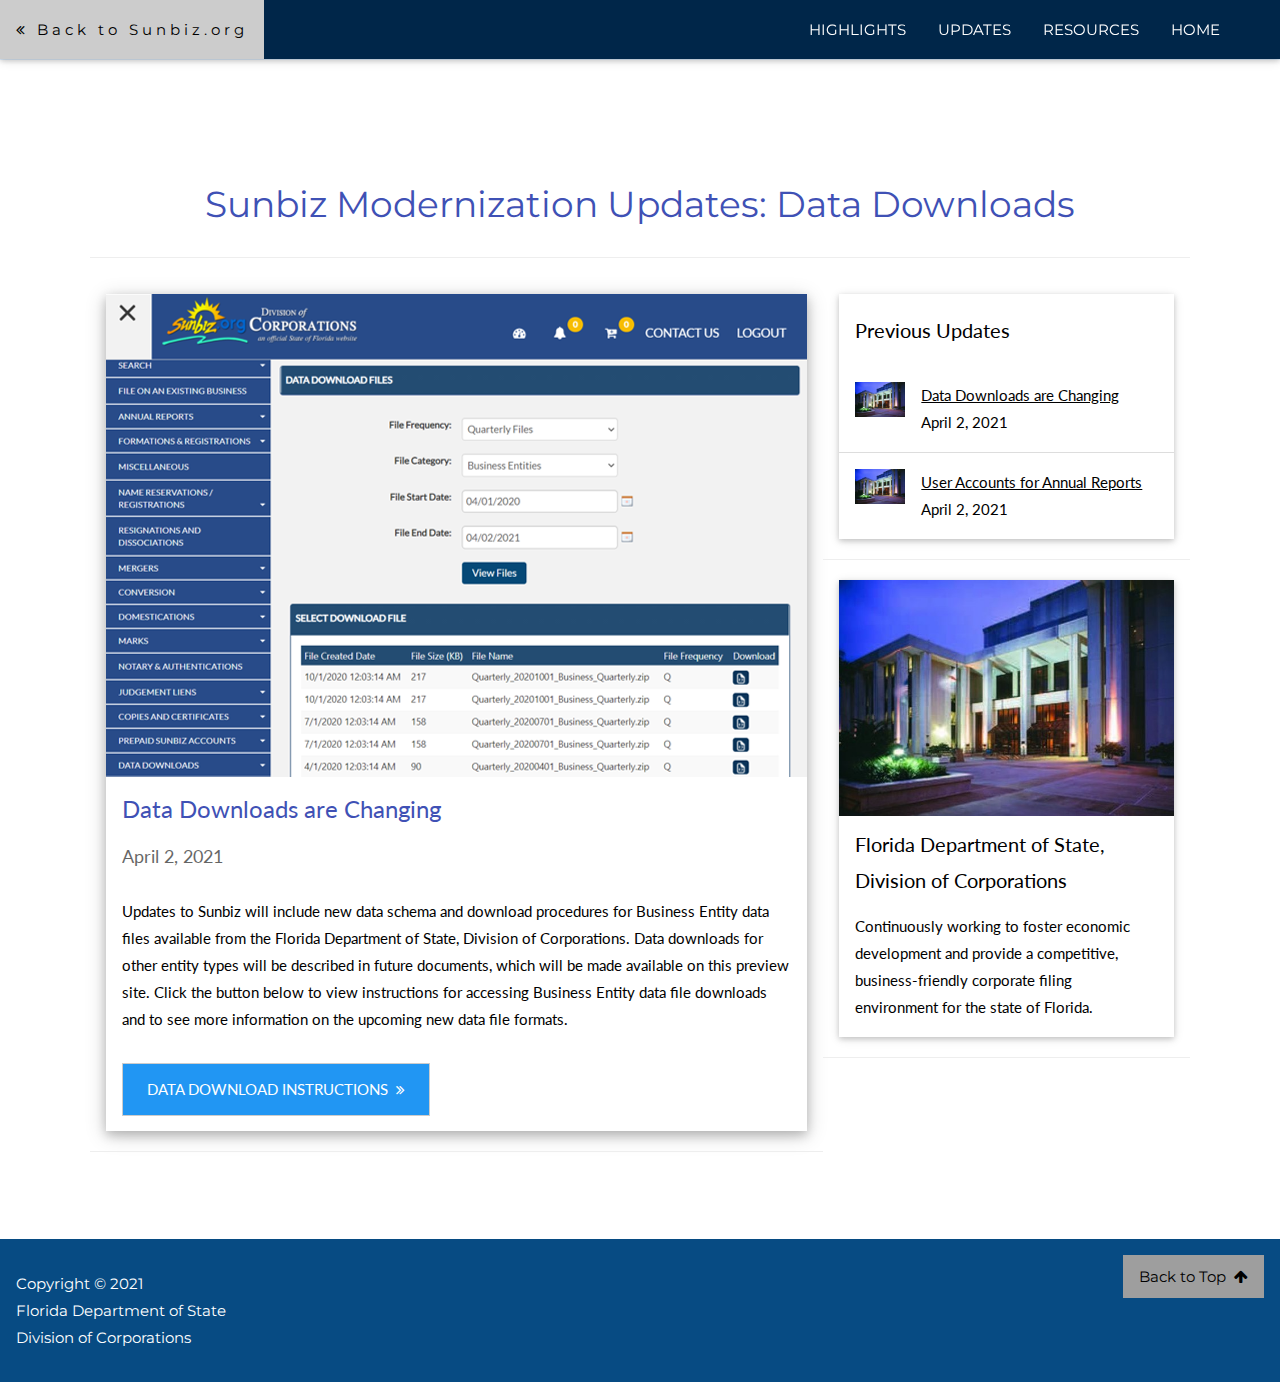
==== post-001.html @ 9f14ae51 "Update post-001.html" ====
<!DOCTYPE html>
<!-- post-001 -->
<html xmlns="http://www.w3.org/1999/xhtml" dir="ltr" lang="en-US">
<head>
	<meta http-equiv="Content-Type" content="text/html; charset=UTF-8">
	<meta name="viewport" content="width=device-width, initial-scale=1.0">
    <meta http-equiv="X-UA-Compatible" content="IE=edge">
    <meta name="google-translate-customization" content="b13e11864ff26f97-9ce91fe801721469-g2e5db22dd13dac5a-11">
    <meta name="google-site-verification" content="LeO7xapTmIz1cyCSxvIDFQx54khwE6tr0r86UBBEqR4">
	<meta name="viewport" content="width=device-width, initial-scale=1">
	<title>SBX Dev Site</title>
	<meta name="referrer" content="always">
</head>

<!-- stylesheets -->
<link href="./sbx-files/w3.css" rel="stylesheet" type="text/css">
<link href="./sbx-files/w3-theme-blue.css" rel="stylesheet" type="text/css">
<link href="./sbx-files/translateelement.css" rel="stylesheet" type="text/css">
<link href="./sbx-files/tooltip.css" rel="stylesheet" type="text/css">
<link href="./sbx-files/util.css" rel="stylesheet" type="text/css">

<link rel="stylesheet" href="https://fonts.googleapis.com/css?family=Lato">
<link href="https://fonts.googleapis.com/css?family=Montserrat" rel="stylesheet" type="text/css">
<link rel="stylesheet" href="https://cdnjs.cloudflare.com/ajax/libs/font-awesome/4.7.0/css/font-awesome.min.css">

<style>
body,h1,h2,h3,h4,h5,h6 {
  font-family: "Lato", sans-serif
}

body, html {
  height: 100%;
  line-height: 1.8;
}

/* Full height image header */
.bgimg-1 {
    background-attachment: fixed;
    background-position: center;
    background-repeat: no-repeat;
    background-size: cover;
	background-image: url("./sbx-files/Museum-of-Florida-History-14.jpg");
	min-height: 100%;
}

.w3-bar .w3-button {
  padding: 16px;
}

.fa:hover {
  color: darkblue;
}

.navbar {
  background-color: #002649;
  font-family: Montserrat, sans-serif;
  color: #fff !important;
}

.header-sm {
  padding-top: 60px;
  background: #e2f1ff;
}

.heading {
  text-align: center;
  font-family: Montserrat, sans-serif !important;
  padding-top: 72px!important;
}

.footer p, .footer a {
  font-family: Montserrat, sans-serif !important;
}
</style>

<body>

<!-- Navbar (sit on top) -->
<div class="w3-top">
  <div class="w3-bar navbar w3-card" id="myNavbar">
    <a href="https://www.dos.myflorida.com/sunbiz/" target="_blank" rel="noopener noreferrer" class="w3-bar-item w3-button w3-wide"><i class="fa fa-angle-double-left"></i>&nbsp;Back to Sunbiz.org</a>
    <!-- Right-sided navbar links -->
    <div class="w3-right w3-hide-small">
      <a href="./index.html#highlights" class="w3-bar-item w3-button">HIGHLIGHTS</a>&nbsp;&nbsp;&nbsp;
      <a href="./index.html#updates" class="w3-bar-item w3-button">UPDATES</a>&nbsp;&nbsp;&nbsp;
      <a href="./resources#resources" class="w3-bar-item w3-button">RESOURCES</a>&nbsp;&nbsp;&nbsp;
      <a href="./index.html#home" class="w3-bar-item w3-button">HOME</a>
    </div>

<!-- Hide right-floated links on small screens and replace them with a menu icon -->
    <a href="javascript:void(0)" class="w3-bar-item w3-button w3-right w3-hide-large w3-hide-medium" onclick="w3_open()">
		<i class="fa fa-bars"></i>
    </a>
  </div>
</div>

<!-- Sidebar on small screens when clicking the menu icon -->
<nav class="w3-sidebar w3-bar-block w3-blue w3-card w3-animate-right w3-hide-medium w3-hide-large" style="display:none" id="mySidebar">
  <a href="javascript:void(0)" onclick="w3_close()" class="w3-bar-item w3-button w3-large w3-padding-16">× Close</a>
  <a href="./index.html#highlights" onclick="w3_close()" class="w3-bar-item w3-button">HIGHLIGHTS</a>
  <a href="./index.html#updates" onclick="w3_close()" class="w3-bar-item w3-button">UPDATES</a>
  <a href="./resources#resources" onclick="w3_close()" class="w3-bar-item w3-button">RESOURCES</a>
  <a href="./index.html#home" onclick="w3_close()" class="w3-bar-item w3-button"><i class="fa fa-home fa-2x w3-hover-opacity"></i></a>
</nav>

<!-- Google Translate bar -->
<header class="header-sm" id="updates">
  <div class="w3-row w3-center">
    <div id="google_translate_element"></div>
  </div>
</header>

<!-- w3-content defines a container for fixed size centered content, wrapped around the whole page content except for the header and footer -->
<div class="w3-content" style="max-width:1100px;margin-top:40px;margin-bottom:40px">

<!-- Blog Grid -->
<div class="w3-row" class="w3-light-grey">

<div class="heading">
	<span class="w3-xxlarge w3-border-dark-grey w3-padding w3-text-indigo">Sunbiz Modernization Updates: Data Downloads</span>
</div>
<hr>

<!-- Blog entry section -->
<div class="w3-col l8 s12">

  <!-- Blog entry -->
  <div class="w3-card-4 w3-margin w3-white">
    <img src="./sbx-files/sunbiz-data-downloads-002.png" alt="Data Downloads Page Screenshot" style="width:100%">
    <div class="w3-container">
      <h3><span class="w3-text-indigo">Data Downloads are Changing</span></h3>
      <h5><span class="w3-opacity">April 2, 2021</span></h5>
    </div>

    <div class="w3-container">
      <p>Updates to Sunbiz will include new data schema and download procedures for Business Entity data files available from the Florida Department of State, Division of Corporations. Data downloads for other entity types will be described in future documents, which will be made available on this preview site. Click the button below to view instructions for accessing Business Entity data file downloads and to see more information on the upcoming new data file formats.</p>
      <div class="w3-row">
        <div class="w3-col m8 s12">
          <p><a href="./sbx-files/Data_Download_Update_Business_Entities_example.pdf" target="_blank" rel="noopener noreferrer"><button class="w3-button w3-padding-large w3-blue w3-border">DATA DOWNLOAD INSTRUCTIONS&nbsp;&nbsp;<i class="fa fa-angle-double-right"></i></button></a></p>
        </div>
		<!--
        <div class="w3-col m4 w3-hide-small">
          <p><span class="w3-padding-large w3-right"><b>Comments  </b> <span class="w3-tag">0</span></span></p>
        </div>
		-->
      </div>
    </div>
  </div>
<hr>

</div>
<!-- END Blog Entry Section -->

<!-- Introduction menu -->
<div class="w3-col l4">
  
  <!-- Previous Posts List -->
  <div class="w3-card w3-margin" id="prevposts">
    <div class="w3-container w3-padding">
      <h4>Previous Updates</h4>
    </div>
    <ul class="w3-ul w3-hoverable w3-white">
      <li class="w3-padding-16">
        <img src="./sbx-files/florida-museum.png" alt="Image" class="w3-left w3-margin-right" style="width:50px">
        <span class="w3-medium"><a href="#updates">Data Downloads are Changing</a></span><br>
        <span>April 2, 2021</span>
      </li>
      <li class="w3-padding-16">
        <img src="./sbx-files/florida-museum.png" alt="Image" class="w3-left w3-margin-right" style="width:50px">
        <span class="w3-medium"><a href="./post-002.html#updates" target="_blank" rel="noopener noreferrer">User Accounts for Annual Reports</a></span><br>
        <span>April 2, 2021</span>
      </li> 
      <!--
	  <li class="w3-padding-16">
        <img src="./sbx-files/florida-museum.png" alt="Image" class="w3-left w3-margin-right" style="width:50px">
        <span class="w3-medium">Dorum</span><br>
        <span>Ultricies congue</span>
      </li>   
      <li class="w3-padding-16 w3-hide-medium w3-hide-small">
        <img src="./sbx-files/florida-museum.png" alt="Image" class="w3-left w3-margin-right" style="width:50px">
        <span class="w3-medium">Mingsum</span><br>
        <span>Lorem ipsum dipsum</span>
      </li> 
	  -->
    </ul>
  </div>
<hr> 
 
  <!-- About Card -->
  <div class="w3-card w3-margin w3-margin-top">
  <img src="./sbx-files/florida-museum.png" style="width:100%">
    <div class="w3-container w3-white">
      <h4>Florida Department of State, Division of Corporations</h4>
      <p>Continuously working to foster economic development and provide a competitive, business-friendly corporate filing environment for the state of Florida.</p>
    </div>
  </div>
<hr>
 
</div>
<!-- END Introduction Menu -->

</div>
<br>
<!-- END Blog Grid -->

</div>
<!-- END w3-content -->

<!-- Footer -->
<footer class="w3-container footer w3-theme-dark">
	<div class="w3-half w3-padding-16">
		<p>Copyright © 2021<br>Florida Department of State<br>Division of Corporations</p>
	</div>
	<div class="w3-half w3-right-align w3-padding-16">
		<a href="#updates" class="w3-button w3-grey">Back to Top&nbsp;&nbsp;<i class="fa fa-arrow-up w3-hover-opacity"></i></a>
	</div>
</footer>
<!-- End Footer -->

<!-- Scripts -->

<!-- Start Google Translate scripts -->
<script type="text/javascript">
function googleTranslateElementInit() {
  new google.translate.TranslateElement({pageLanguage: 'en', layout: google.translate.TranslateElement.InlineLayout.HORIZONTAL}, 'google_translate_element');
}
</script>

<script type="text/javascript" src="//translate.google.com/translate_a/element.js?cb=googleTranslateElementInit">
</script>
<!-- END Google Translate scripts -->

<script>
// Toggle between showing and hiding the sidebar when clicking the menu icon
var mySidebar = document.getElementById("mySidebar");

function w3_open() {
  if (mySidebar.style.display === 'block') {
    mySidebar.style.display = 'none';
  } else {
    mySidebar.style.display = 'block';
  }
}

// Close the sidebar with the close button
function w3_close() {
    mySidebar.style.display = "none";
}
</script>
<!-- End Scripts -->

</body>

</html>
---- sbx-files/w3-theme-blue.css ----
/* blue theme */

.w3-theme-l5 {
	color: #000 !important;
	background-color: #f2f9fe !important
}

.w3-theme-l4 {
	color: #000 !important;
	background-color: #d2eafd !important
}

.w3-theme-l3 {
	color: #000 !important;
	background-color: #a6d4fa !important
}

.w3-theme-l2 {
	color: #000 !important;
	background-color: #79bff8 !important
}

.w3-theme-l1 {
	color: #fff !important;
	background-color: #4daaf6 !important
}

.w3-theme-d1 {
	color: #fff !important;
	background-color: #0c87eb !important
}

.w3-theme-d2 {
	color: #fff !important;
	background-color: #0b78d1 !important
}

.w3-theme-d3 {
	color: #fff !important;
	background-color: #0a69b7 !important
}

.w3-theme-d4 {
	color: #fff !important;
	background-color: #085a9d !important
}

.w3-theme-d5 {
	color: #fff !important;
	background-color: #074b83 !important
}

.w3-theme-light {
	color: #000 !important;
	background-color: #f2f9fe !important
}

.w3-theme-dark {
	color: #fff !important;
	background-color: #074b83 !important
}

.w3-theme-action {
	color: #fff !important;
	background-color: #074b83 !important
}

.w3-theme {
	color: #fff !important;
	background-color: #2196f3 !important
}

.w3-text-theme {
	color: #2196f3 !important
}

.w3-border-theme {
	border-color: #2196f3 !important
}

.w3-hover-theme:hover {
	color: #fff !important;
	background-color: #2196f3 !important
}

.w3-hover-text-theme:hover {
	color: #2196f3 !important
}

.w3-hover-border-theme:hover {
	border-color: #2196f3 !important
}
---- sbx-files/translateelement.css ----
/* Copyright 2021 Google Inc. All Rights Reserved. */

.goog-te-banner-frame {
	left: 0px;
	top: 0px;
	height: 39px;
	width: 100%;
	z-index: 10000001;
	position: fixed;
	border: none;
	border-bottom: 1px solid #6b90da;
	margin: 0;
	-moz-box-shadow: 0 0 8px 1px #999999;
	-webkit-box-shadow: 0 0 8px 1px #999999;
	box-shadow: 0 0 8px 1px #999999;
	_position: absolute
}

.goog-te-menu-frame {
	z-index: 10000002;
	position: fixed;
	border: none;
	-moz-box-shadow: 0 3px 8px 2px #999999;
	-webkit-box-shadow: 0 3px 8px 2px #999999;
	box-shadow: 0 3px 8px 2px #999999;
	_position: absolute
}

.goog-te-ftab-frame {
	z-index: 10000000;
	border: none;
	margin: 0
}

.goog-te-gadget {
	font-family: arial;
	font-size: 11px;
	color: #666;
	white-space: nowrap
}

.goog-te-gadget img {
	vertical-align: middle;
	border: none
}

.goog-te-gadget-simple {
	background-color: #fff;
	border-left: 1px solid #d5d5d5;
	border-top: 1px solid #9b9b9b;
	border-bottom: 1px solid #e8e8e8;
	border-right: 1px solid #d5d5d5;
	font-size: 10pt;
	display: inline-block;
	padding-top: 1px;
	padding-bottom: 2px;
	cursor: pointer;
	zoom: 1;
	*display: inline
}

.goog-te-gadget-icon {
	margin-left: 2px;
	margin-right: 2px;
	width: 19px;
	height: 19px;
	border: none;
	vertical-align: middle
}

.goog-te-combo {
	margin-left: 4px;
	margin-right: 4px;
	vertical-align: baseline;
	*vertical-align: middle
}

.goog-te-gadget .goog-te-combo {
	margin: 4px 0
}

.goog-logo-link,
.goog-logo-link:link,
.goog-logo-link:visited,
.goog-logo-link:hover,
.goog-logo-link:active {
	font-size: 12px;
	font-weight: bold;
	color: #444;
	text-decoration: none
}

.goog-te-banner .goog-logo-link,
.goog-close-link {
	display: block;
	margin: 0px 10px
}

.goog-te-banner .goog-logo-link {
	padding-top: 2px;
	padding-left: 4px
}

.goog-te-combo,
.goog-te-banner *,
.goog-te-ftab *,
.goog-te-menu *,
.goog-te-menu2 *,
.goog-te-balloon * {
	font-family: arial;
	font-size: 10pt
}

.goog-te-banner {
	margin: 0;
	background-color: #e4effb;
	overflow: hidden
}

.goog-te-banner img {
	border: none
}

.goog-te-banner-content {
	color: #000
}

.goog-te-banner-content img {
	vertical-align: middle
}

.goog-te-banner-info {
	color: #666;
	vertical-align: top;
	margin-top: 0px;
	font-size: 7pt
}

.goog-te-banner-margin {
	width: 8px
}

.goog-te-button {
	border-color: #e7e7e7;
	border-style: none solid solid none;
	border-width: 0 1px 1px 0
}

.goog-te-button div {
	border-color: #cccccc #999999 #999999 #cccccc;
	border-right: 1px solid #999999;
	border-style: solid;
	border-width: 1px;
	height: 20px
}

.goog-te-button button {
	background: transparent;
	border: none;
	cursor: pointer;
	height: 20px;
	overflow: hidden;
	margin: 0;
	vertical-align: top;
	white-space: nowrap
}

.goog-te-button button:active {
	background: none repeat scroll 0 0 #cccccc
}

.goog-te-ftab {
	margin: 0px;
	background-color: #fff;
	white-space: nowrap
}

.goog-te-ftab-link {
	text-decoration: none;
	font-weight: bold;
	font-size: 10pt;
	border: 1px outset #888;
	padding: 6px 10px;
	white-space: nowrap;
	position: absolute;
	left: 0px;
	top: 0px
}

.goog-te-ftab-link img {
	margin-left: 2px;
	margin-right: 2px;
	width: 19px;
	height: 19px;
	border: none;
	vertical-align: middle
}

.goog-te-ftab-link span {
	text-decoration: underline;
	margin-left: 2px;
	margin-right: 2px;
	vertical-align: middle
}

.goog-float-top .goog-te-ftab-link {
	padding: 2px 2px;
	border-top-width: 0px
}

.goog-float-bottom .goog-te-ftab-link {
	padding: 2px 2px;
	border-bottom-width: 0px
}

.goog-te-menu-value {
	text-decoration: none;
	color: #0000cc;
	white-space: nowrap;
	margin-left: 4px;
	margin-right: 4px
}

.goog-te-menu-value span {
	text-decoration: underline
}

.goog-te-menu-value img {
	margin-left: 2px;
	margin-right: 2px
}

.goog-te-gadget-simple .goog-te-menu-value {
	color: #000
}

.goog-te-gadget-simple .goog-te-menu-value span {
	text-decoration: none
}

.goog-te-menu {
	background-color: #ffffff;
	text-decoration: none;
	border: 2px solid #c3d9ff;
	overflow-y: scroll;
	overflow-x: hidden;
	position: absolute;
	left: 0;
	top: 0
}

.goog-te-menu-item {
	padding: 3px;
	text-decoration: none
}

.goog-te-menu-item,
.goog-te-menu-item:link {
	color: #0000cc;
	background: #ffffff
}

.goog-te-menu-item:visited {
	color: #551a8b
}

.goog-te-menu-item:hover {
	background: #c3d9ff
}

.goog-te-menu-item:active {
	color: #0000cc
}

.goog-te-menu2 {
	background-color: #ffffff;
	text-decoration: none;
	border: 1px solid #6b90da;
	overflow: hidden;
	padding: 4px
}

.goog-te-menu2-colpad {
	width: 16px
}

.goog-te-menu2-separator {
	margin: 6px 0;
	height: 1px;
	background-color: #aaa;
	overflow: hidden
}

.goog-te-menu2-item div,
.goog-te-menu2-item-selected div {
	padding: 4px
}

.goog-te-menu2-item .indicator {
	display: none
}

.goog-te-menu2-item-selected .indicator {
	display: auto
}

.goog-te-menu2-item-selected .text {
	padding-left: 4px;
	padding-right: 4px
}

.goog-te-menu2-item,
.goog-te-menu2-item-selected {
	text-decoration: none
}

.goog-te-menu2-item div,
.goog-te-menu2-item:link div,
.goog-te-menu2-item:visited div,
.goog-te-menu2-item:active div {
	color: #0000cc;
	background: #ffffff
}

.goog-te-menu2-item:hover div {
	color: #ffffff;
	background: #3366cc
}

.goog-te-menu2-item-selected div,
.goog-te-menu2-item-selected:link div,
.goog-te-menu2-item-selected:visited div,
.goog-te-menu2-item-selected:hover div,
.goog-te-menu2-item-selected:active div {
	color: #000;
	font-weight: bold
}

.goog-te-balloon {
	background-color: #ffffff;
	overflow: hidden;
	padding: 8px;
	border: none;
	-moz-border-radius: 10px;
	border-radius: 10px
}

.goog-te-balloon-frame {
	background-color: #ffffff;
	border: 1px solid #6b90da;
	-moz-box-shadow: 0 3px 8px 2px #999999;
	-webkit-box-shadow: 0 3px 8px 2px #999999;
	box-shadow: 0 3px 8px 2px #999999;
	-moz-border-radius: 8px;
	border-radius: 8px
}

.goog-te-balloon img {
	border: none
}

.goog-te-balloon-text {
	margin-top: 6px
}

.goog-te-balloon-zippy {
	margin-top: 6px;
	white-space: nowrap
}

.goog-te-balloon-zippy * {
	vertical-align: middle
}

.goog-te-balloon-zippy .minus {
	background-image: url(//www.google.com/images/zippy_minus_sm.gif)
}

.goog-te-balloon-zippy .plus {
	background-image: url(//www.google.com/images/zippy_plus_sm.gif)
}

.goog-te-balloon-zippy span {
	color: #00c;
	text-decoration: underline;
	cursor: pointer;
	margin: 0 4px
}

.goog-te-balloon-form {
	margin: 6px 0 0 0
}

.goog-te-balloon-form form {
	margin: 0
}

.goog-te-balloon-form form textarea {
	margin-bottom: 4px;
	width: 100%
}

.goog-te-balloon-footer {
	margin: 6px 0 4px 0
}

.goog-te-spinner-pos {
	z-index: 1000;
	position: fixed;
	transition-delay: 0.6s;
	left: -1000px;
	top: -1000px
}

.goog-te-spinner-animation {
	background: #ccc;
	display: flex;
	align-items: center;
	justify-content: center;
	width: 104px;
	height: 104px;
	border-radius: 50px;
	background: #fff url(//www.gstatic.com/images/branding/product/2x/translate_24dp.png) 50% 50% no-repeat;
	transition: all 0.6s ease-in-out;
	transform: scale(0.4);
	opacity: 0
}

.goog-te-spinner-animation-show {
	transform: scale(0.5);
	opacity: 1
}

.goog-te-spinner {
	margin: 2px 0 0 2px;
	animation: goog-te-spinner-rotator 1.4s linear infinite
}

@keyframes goog-te-spinner-rotator {
	0% {
		transform: rotate(0deg)
	}
	100% {
		transform: rotate(270deg)
	}
}

.goog-te-spinner-path {
	stroke-dasharray: 187;
	stroke-dashoffset: 0;
	stroke: #4285f4;
	transform-origin: center;
	animation: goog-te-spinner-dash 1.4s ease-in-out infinite
}

@keyframes goog-te-spinner-dash {
	0% {
		stroke-dashoffset: 187
	}
	50% {
		stroke-dashoffset: 46.75;
		transform: rotate(135deg)
	}
	100% {
		stroke-dashoffset: 187;
		transform: rotate(450deg)
	}
}

#goog-gt-tt html,
#goog-gt-tt body,
#goog-gt-tt div,
#goog-gt-tt span,
#goog-gt-tt iframe,
#goog-gt-tt h1,
#goog-gt-tt h2,
#goog-gt-tt h3,
#goog-gt-tt h4,
#goog-gt-tt h5,
#goog-gt-tt h6,
#goog-gt-tt p,
#goog-gt-tt a,
#goog-gt-tt img,
#goog-gt-tt ol,
#goog-gt-tt ul,
#goog-gt-tt li,
#goog-gt-tt table,
#goog-gt-tt form,
#goog-gt-tt tbody,
#goog-gt-tt tr,
#goog-gt-tt td {
	margin: 0;
	padding: 0;
	border: 0;
	font-size: 100%;
	font: inherit;
	vertical-align: baseline;
	text-align: left;
	line-height: normal
}

#goog-gt-tt ol,
#goog-gt-tt ul {
	list-style: none
}

#goog-gt-tt table {
	border-collapse: collapse;
	border-spacing: 0
}

#goog-gt-tt caption,
#goog-gt-tt th,
#goog-gt-tt td {
	text-align: left;
	font-weight: normal
}

#goog-gt-tt input::-moz-focus-inner {
	border: 0
}

div#goog-gt-tt {
	padding: 10px 14px
}

#goog-gt-tt {
	color: #222;
	background-color: #ffffff;
	border: 1px solid #eee;
	box-shadow: 0 4px 16px rgba(0, 0, 0, .2);
	-moz-box-shadow: 0 4px 16px rgba(0, 0, 0, .2);
	-webkit-box-shadow: 0 4px 16px rgba(0, 0, 0, .2);
	display: none;
	font-family: arial;
	font-size: 10pt;
	width: 420px;
	padding: 12px;
	position: absolute;
	z-index: 10000
}

#goog-gt-tt .original-text,
.gt-hl-layer {
	clear: both;
	font-size: 10pt;
	position: relative;
	text-align: justify;
	width: 100%
}

#goog-gt-tt .title {
	color: #999;
	font-family: arial, sans-serif;
	margin: 4px 0;
	text-align: left
}

#goog-gt-tt .close-button {
	display: none
}

#goog-gt-tt .logo {
	float: left;
	margin: 0px
}

#goog-gt-tt .activity-links {
	display: inline-block
}

#goog-gt-tt .started-activity-container {
	display: none;
	width: 100%
}

#goog-gt-tt .activity-root {
	margin-top: 20px
}

#goog-gt-tt .left {
	float: left
}

#goog-gt-tt .right {
	float: right
}

#goog-gt-tt .bottom {
	min-height: 15px;
	position: relative;
	height: 1%
}

#goog-gt-tt .status-message {
	background: -moz-linear-gradient(top, #29910d 0%, #20af0e 100%);
	background: -webkit-linear-gradient(top, #29910d 0%, #20af0e 100%);
	background: -o-linear-gradient(top, #29910d 0%, #20af0e 100%);
	background: -ms-linear-gradient(top, #29910d 0%, #20af0e 100%);
	background: linear-gradient(top, #29910d 0%, #20af0e 100%);
	background: #29910d;
	border-radius: 4px;
	-moz-border-radius: 4px;
	-webkit-border-radius: 4px;
	box-shadow: inset 0px 2px 2px #1e6609;
	-moz-box-shadow: inset 0px 2px 2px #1e6609;
	-webkit-box-shadow: inset 0px 2px 2px #1e6609;
	color: white;
	font-size: 9pt;
	font-weight: bolder;
	margin-top: 12px;
	padding: 6px;
	text-shadow: 1px 1px 1px #1e6609
}

#goog-gt-tt .activity-link {
	color: #1155cc;
	cursor: pointer;
	font-family: arial;
	font-size: 11px;
	margin-right: 15px;
	text-decoration: none
}

#goog-gt-tt textarea {
	font-family: arial;
	resize: vertical;
	width: 100%;
	margin-bottom: 10px;
	-webkit-border-radius: 1px;
	-moz-border-radius: 1px;
	border-radius: 1px;
	border: 1px solid #d9d9d9;
	border-top: 1px solid silver;
	font-size: 13px;
	height: auto;
	overflow-y: auto;
	padding: 1px
}

#goog-gt-tt textarea:focus {
	-webkit-box-shadow: inset 0 1px 2px rgba(0, 0, 0, 0.3);
	-moz-box-shadow: inset 0 1px 2px rgba(0, 0, 0, 0.3);
	box-shadow: inset 0 1px 2px rgba(0, 0, 0, 0.3);
	border: 1px solid #4d90fe;
	outline: none
}

#goog-gt-tt .activity-cancel {
	margin-right: 10px
}

#goog-gt-tt .translate-form {
	min-height: 25px;
	vertical-align: middle;
	padding-top: 8px
}

#goog-gt-tt .translate-form .activity-form {
	margin-bottom: 5px;
	margin-bottom: 0px
}

#goog-gt-tt .translate-form .activity-form input {
	display: inline-block;
	min-width: 54px;
	*min-width: 70px;
	border: 1px solid #dcdcdc;
	border: 1px solid rgba(0, 0, 0, 0.1);
	text-align: center;
	color: #444;
	font-size: 11px;
	font-weight: bold;
	height: 27px;
	outline: 0;
	padding: 0 8px;
	vertical-align: middle;
	line-height: 27px;
	margin: 0 16px 0 0;
	box-shadow: 0 1px 2px rgba(0, 0, 0, .1);
	-moz-box-shadow: 0 1px 2px rgba(0, 0, 0, .1);
	-webkit-box-shadow: 0 1px 2px rgba(0, 0, 0, .1);
	-webkit-border-radius: 2px;
	-moz-border-radius: 2px;
	border-radius: 2px;
	-webkit-transition: all 0.218s;
	-moz-transition: all 0.218s;
	-o-transition: all 0.218s;
	transition: all 0.218s;
	background-color: #f5f5f5;
	background-image: -webkit-gradient(linear, left top, left bottom, from(#f5f5f5), to(#f1f1f1));
	background-image: -webkit-linear-gradient(top, #f5f5f5, #f1f1f1);
	background-image: -moz-linear-gradient(top, #f5f5f5, #f1f1f1);
	background-image: -ms-linear-gradient(top, #f5f5f5, #f1f1f1);
	background-image: -o-linear-gradient(top, #f5f5f5, #f1f1f1);
	background-image: linear-gradient(top, #f5f5f5, #f1f1f1);
	-webkit-user-select: none;
	-moz-user-select: none;
	cursor: default
}

#goog-gt-tt .translate-form .activity-form input:hover {
	border: 1px solid #c6c6c6;
	color: #222;
	-webkit-transition: all 0.0s;
	-moz-transition: all 0.0s;
	-o-transition: all 0.0s;
	transition: all 0.0s;
	background-color: #f8f8f8;
	background-image: -webkit-gradient(linear, left top, left bottom, from(#f8f8f8), to(#f1f1f1));
	background-image: -webkit-linear-gradient(top, #f8f8f8, #f1f1f1);
	background-image: -moz-linear-gradient(top, #f8f8f8, #f1f1f1);
	background-image: -ms-linear-gradient(top, #f8f8f8, #f1f1f1);
	background-image: -o-linear-gradient(top, #f8f8f8, #f1f1f1);
	background-image: linear-gradient(top, #f8f8f8, #f1f1f1)
}

#goog-gt-tt .translate-form .activity-form input:active {
	border: 1px solid #c6c6c6;
	color: #333;
	background-color: #f6f6f6;
	background-image: -webkit-gradient(linear, left top, left bottom, from(#f6f6f6), to(#f1f1f1));
	background-image: -webkit-linear-gradient(top, #f6f6f6, #f1f1f1);
	background-image: -moz-linear-gradient(top, #f6f6f6, #f1f1f1);
	background-image: -ms-linear-gradient(top, #f6f6f6, #f1f1f1);
	background-image: -o-linear-gradient(top, #f6f6f6, #f1f1f1);
	background-image: linear-gradient(top, #f6f6f6, #f1f1f1)
}

#goog-gt-tt .translate-form .activity-form input:focus #goog-gt-tt .translate-form .activity-form input.focus #goog-gt-tt .translate-form .activity-form input:active,
#goog-gt-tt .translate-form .activity-form input:focus:active,
#goog-gt-tt .translate-form .activity-form input:.focus:active {
	box-shadow: inset 0 0 0 1px rgba(255, 255, 255, 0.5);
	-webkit-box-shadow: inset 0 0 0 1px rgba(255, 255, 255, 0.5);
	-moz-box-shadow: inset 0 0 0 1px rgba(255, 255, 255, 0.5)
}

#goog-gt-tt .translate-form .activity-form input:focus,
#goog-gt-tt .translate-form .activity-form input.focus {
	outline: none;
	border: 1px solid #4d90fe;
	z-index: 4!important
}

#goog-gt-tt .translate-form .activity-form input.selected {
	background-color: #eeeeee;
	background-image: -webkit-gradient(linear, left top, left bottom, from(#eeeeee), to(#e0e0e0));
	background-image: -webkit-linear-gradient(top, #eeeeee, #e0e0e0);
	background-image: -moz-linear-gradient(top, #eeeeee, #e0e0e0);
	background-image: -ms-linear-gradient(top, #eeeeee, #e0e0e0);
	background-image: -o-linear-gradient(top, #eeeeee, #e0e0e0);
	background-image: linear-gradient(top, #eeeeee, #e0e0e0);
	-webkit-box-shadow: inset 0px 1px 2px rgba(0, 0, 0, 0.1);
	-moz-box-shadow: inset 0px 1px 2px rgba(0, 0, 0, 0.1);
	box-shadow: inset 0px 1px 2px rgba(0, 0, 0, 0.1);
	border: 1px solid #ccc;
	color: #333
}

#goog-gt-tt .translate-form .activity-form input.activity-submit {
	color: white;
	border-color: #3079ed;
	background-color: #4d90fe;
	background-image: -webkit-gradient(linear, left top, left bottom, from(#4d90fe), to(#4787ed));
	background-image: -webkit-linear-gradient(top, #4d90fe, #4787ed);
	background-image: -moz-linear-gradient(top, #4d90fe, #4787ed);
	background-image: -ms-linear-gradient(top, #4d90fe, #4787ed);
	background-image: -o-linear-gradient(top, #4d90fe, #4787ed);
	background-image: linear-gradient(top, #4d90fe, #4787ed)
}

#goog-gt-tt .translate-form .activity-form input.activity-submit:hover #goog-gt-tt .translate-form .activity-form input.activity-submit:focus,
#goog-gt-tt .translate-form .activity-form input.activity-submit.focus #goog-gt-tt .translate-form .activity-form input.activity-submit:active {
	border-color: #3079ed;
	background-color: #357ae8;
	background-image: -webkit-gradient(linear, left top, left bottom, from(#4d90fe), to(#357ae8));
	background-image: -webkit-linear-gradient(top, #4d90fe, #357ae8);
	background-image: -moz-linear-gradient(top, #4d90fe, #357ae8);
	background-image: -ms-linear-gradient(top, #4d90fe, #357ae8);
	background-image: -o-linear-gradient(top, #4d90fe, #357ae8);
	background-image: linear-gradient(top, #4d90fe, #357ae8)
}

#goog-gt-tt .translate-form .activity-form input.activity-submit:hover {
	box-shadow: inset 0 0 0 1px #fff, 0px 1px 1px rgba(0, 0, 0, 0.1);
	-webkit-box-shadow: inset 0 0 0 1px #fff, 0px 1px 1px rgba(0, 0, 0, 0.1);
	-moz-box-shadow: inset 0 0 0 1px #fff, 0px 1px 1px rgba(0, 0, 0, 0.1)
}

#goog-gt-tt .translate-form .activity-form input:focus,
#goog-gt-tt .translate-form .activity-form input.focus,
#goog-gt-tt .translate-form .activity-form input:active,
#goog-gt-tt .translate-form .activity-form input:hover,
#goog-gt-tt .translate-form .activity-form input.activity-submit:focus,
#goog-gt-tt .translate-form .activity-form input.activity-submit.focus,
#goog-gt-tt .translate-form .activity-form input.activity-submit:active,
#goog-gt-tt .translate-form .activity-form input.activity-submit:hover {
	border-color: #3079ed
}

#goog-gt-tt .gray {
	color: #999;
	font-family: arial, sans-serif
}

#goog-gt-tt .alt-helper-text {
	color: #999;
	font-size: 11px;
	font-family: arial, sans-serif;
	margin: 15px 0px 5px 0px
}

#goog-gt-tt .alt-error-text {
	color: #800;
	display: none;
	font-size: 9pt
}

.goog-text-highlight {
	background-color: #c9d7f1;
	-webkit-box-shadow: 2px 2px 4px #9999aa;
	-moz-box-shadow: 2px 2px 4px #9999aa;
	box-shadow: 2px 2px 4px #9999aa;
	box-sizing: border-box;
	-webkit-box-sizing: border-box;
	-moz-box-sizing: border-box;
	position: relative
}

#goog-gt-tt .alt-menu.goog-menu {
	background: #ffffff;
	border: 1px solid #dddddd;
	-webkit-box-shadow: 0px 3px 3px #888;
	-moz-box-shadow: 0px 2px 20px #888;
	box-shadow: 0px 2px 4px #99a;
	min-width: 0;
	outline: none;
	padding: 0;
	position: absolute;
	z-index: 2000
}

#goog-gt-tt .alt-menu .goog-menuitem {
	cursor: pointer;
	padding: 2px 5px 5px;
	margin-right: 0px;
	border-style: none
}

#goog-gt-tt .alt-menu div.goog-menuitem:hover {
	background: #ddd
}

#goog-gt-tt .alt-menu .goog-menuitem h1 {
	font-size: 100%;
	font-weight: bold;
	margin: 4px 0px
}

#goog-gt-tt .alt-menu .goog-menuitem strong {
	color: #345aad
}

#goog-gt-tt .goog-submenu-arrow {
	text-align: right;
	position: absolute;
	right: 0;
	left: auto
}

#goog-gt-tt .goog-menuitem-rtl .goog-submenu-arrow {
	text-align: left;
	position: absolute;
	left: 0;
	right: auto
}

#goog-gt-tt .gt-hl-text,
#goog-gt-tt .trans-target-highlight {
	background-color: #f1ea00;
	border-radius: 4px;
	-webkit-border-radius: 4px;
	-moz-border-radius: 4px;
	-moz-box-shadow: rgba(0, 0, 0, .5) 3px 3px 4px;
	-webkit-box-shadow: rgba(0, 0, 0, .5) 3px 3px 4px;
	box-shadow: rgba(0, 0, 0, .5) 3px 3px 4px;
	box-sizing: border-box;
	-webkit-box-sizing: border-box;
	-moz-box-sizing: border-box;
	color: #f1ea00;
	cursor: pointer;
	margin: -2px -2px -2px -3px;
	padding: 2px 2px 2px 3px;
	position: relative
}

#goog-gt-tt .trans-target-highlight {
	color: #222
}

#goog-gt-tt .gt-hl-layer {
	color: white;
	position: absolute!important
}

#goog-gt-tt .trans-target,
#goog-gt-tt .trans-target .trans-target-highlight {
	background-color: #c9d7f1;
	border-radius: 4px 4px 0px 0px;
	-webkit-border-radius: 4px 4px 0px 0px;
	-moz-border-radius: 4px 4px 0px 0px;
	-moz-box-shadow: rgba(0, 0, 0, .5) 3px 3px 4px;
	-webkit-box-shadow: rgba(0, 0, 0, .5) 3px 3px 4px;
	box-shadow: rgba(0, 0, 0, .5) 3px 3px 4px;
	box-sizing: border-box;
	-webkit-box-sizing: border-box;
	-moz-box-sizing: border-box;
	cursor: pointer;
	margin: -2px -2px -2px -3px;
	padding: 2px 2px 3px 3px;
	position: relative
}

#goog-gt-tt span:focus {
	outline: none
}

#goog-gt-tt .trans-edit {
	background-color: transparent;
	border: 1px solid #4d90fe;
	border-radius: 0em;
	-webkit-border-radius: 0em;
	-moz-border-radius: 0em;
	margin: -2px;
	padding: 1px
}

#goog-gt-tt .gt-trans-highlight-l {
	border-left: 2px solid red;
	margin-left: -2px
}

#goog-gt-tt .gt-trans-highlight-r {
	border-right: 2px solid red;
	margin-right: -2px
}

#goog-gt-tt #alt-input {
	padding: 2px
}

#goog-gt-tt #alt-input-text {
	font-size: 11px;
	padding: 2px 2px 3px;
	margin: 0;
	background-color: #fff;
	color: #333;
	border: 1px solid #d9d9d9;
	border-top: 1px solid #c0c0c0;
	display: inline-block;
	vertical-align: top;
	height: 21px;
	box-sizing: border-box;
	-webkit-box-sizing: border-box;
	-moz-box-sizing: border-box;
	-webkit-border-radius: 1px
}

#goog-gt-tt #alt-input-text:hover {
	border: 1px solid #b9b9b9;
	border-top: 1px solid #a0a0a0;
	-webkit-box-shadow: inset 0px 1px 2px rgba(0, 0, 0, 0.1);
	-moz-box-shadow: inset 0px 1px 2px rgba(0, 0, 0, 0.1);
	box-shadow: inset 0px 1px 2px rgba(0, 0, 0, 0.1)
}

#goog-gt-tt #alt-input-text:focus {
	-webkit-box-shadow: inset 0px 1px 2px rgba(0, 0, 0, 0.3);
	-moz-box-shadow: inset 0px 1px 2px rgba(0, 0, 0, 0.3);
	box-shadow: inset 0px 1px 2px rgba(0, 0, 0, 0.3);
	outline: none;
	border: 1px solid #4d90fe
}

#goog-gt-tt #alt-input-submit {
	font-size: 11px;
	padding: 2px 6px 3px;
	margin: 0 0 0 2px;
	height: 21px
}
---- sbx-files/tooltip.css ----
/* Copyright 2012 Google Inc. All Rights Reserved. */

.google-visualization-tooltip-action:hover {
  background-color: #eeeeee;
}
.google-visualization-tooltip {
  border:solid 1px #bdbdbd;
  border-radius: 2px;
  background-color: white;
  position: absolute;
  box-shadow: 0px 2px 2px 0px rgba(204, 204, 204, 0.6);
  font-size: 12px;
  padding: 0px;
  -moz-box-shadow: 0px 2px 2px 0px rgba(204, 204, 204, 0.6);
  -webkit-box-shadow: 0px 2px 2px 0px rgba(204, 204, 204, 0.6);
  z-index: 10000;
}
.google-visualization-tooltip-action-list {
  list-style-type: none;
  margin: 0;
  padding: 0.5em 0em 0.5em 0em;
  cursor: hand;
}
.google-visualization-tooltip-action {
  margin: 0;
  cursor: pointer;
  padding: 0.5em 2em 0.5em 1em;
}
.google-visualization-tooltip-action:hover {
  background-color: #eeeeee;
}
.google-visualization-tooltip-item-list {
  list-style-type: none;
  margin: 1em 0 1em 0;
  padding: 0em;
}
.google-visualization-tooltip-item {
  margin: 0.65em 0em 0.65em 0em;
  padding: 0em 2em 0em 1em;
}
.google-visualization-tooltip-item-list
.google-visualization-tooltip-item:first-child {
  margin: 1em 0em 1em 0em;
}
.google-visualization-tooltip-separator {
  margin: 0;
  padding: 0;
  height: 1px;
  background-color: #dddddd;
}
.google-visualization-tooltip-square {
  display: inline-block;
  /* IE did not support inline-block, so fall back to float left. */
  /* float: left; */
  clear: none;
  width: 0.5em;
  height: 0.5em;
  margin: 0.16em 0.7em 0em 0em;
  border-bottom: solid 0.1em white;
}
---- sbx-files/util.css ----
/* javascript/gviz/devel/jsapi/static/util/css/toolbar.css */
.google-visualization-toolbar {
  font-size: 100%;
}

.google-visualization-toolbar .google-visualization-toolbar-export-igoogle {
  margin-right: 0.1em;
}

.google-visualization-toolbar .google-visualization-toolbar-export-data {
  margin-right: 0.1em;
}

.google-visualization-toolbar .google-visualization-toolbar-html-code {
  margin-right: 0.1em;
}

.google-visualization-toolbar-html-code-explanation {
  font-weight: bold;
}

.google-visualization-toolbar-ok-button {
  padding: 2px;
}

.google-visualization-toolbar-triangle {
  position: absolute;
  right: 0px;
  top: 0px;
}

.google-visualization-toolbar-caption-table {
  width: 100%;
  padding: 0;
  margin: 0;
  border: 0;
  border-collapse: collapse;
}

.google-visualization-toolbar-small-dialog {
  width: 500px;
}

.google-visualization-toolbar-big-dialog {
  width: 800px;
}

.google-visualization-toolbar-small-dialog,
.google-visualization-toolbar-big-dialog {
  position: absolute;
  background-color: #c1d9ff;
  border: 1px solid #3a5774;
  padding: 8px;
}

.google-visualization-toolbar-small-dialog-bg,
.google-visualization-toolbar-big-dialog-bg {
  background-color: #ddd;
  position: absolute;
  top: 0;
  left: 0;
}

.google-visualization-toolbar-small-dialog-title,
.google-visualization-toolbar-big-dialog-title {
  background-color: #e0edfe;
  color: #000;
  cursor: pointer;
  padding: 8px;
  position: relative;
  font-size: 12pt;
  font-weight: bold;
  vertical-align: middle;
}

.google-visualization-toolbar-small-dialog-title-text,
.google-visualization-toolbar-big-dialog-title-text {
}

.google-visualization-toolbar-small-dialog-content,
.google-visualization-toolbar-big-dialog-content {
  background-color: #fff;
  padding: 4px;
  font-weight: normal;
  overflow: auto;
}

.google-visualization-toolbar-small-dialog-buttons,
.google-visualization-toolbar-big-dialog-buttons {
}

.google-visualization-toolbar-small-dialog-title-close,
.google-visualization-toolbar-big-dialog-title-close {
  background: transparent url(close_box.gif) no-repeat scroll center;
  height: 15px;
  position: absolute;
  right: 10px;
  top: 8px;
  width: 15px;
}

.google-visualization-toolbar-small-dialog-content iframe,
.google-visualization-toolbar-big-dialog-content iframe {
  width: 500px;
  height: 700px;
  border: 1px solid black;
}

/* javascript/closure/css/common.css */
/*
 * Copyright 2009 The Closure Library Authors. All Rights Reserved.
 *
 * Use of this source code is governed by the Apache License, Version 2.0.
 * See the COPYING file for details.
 */

/*
 * Cross-browser implementation of the "display: inline-block" CSS property.
 * See http://www.w3.org/TR/CSS21/visuren.html#propdef-display for details.
 * Tested on IE 6 & 7, FF 1.5 & 2.0, Safari 2 & 3, Webkit, and Opera 9.
 *
 * @author attila@google.com (Attila Bodis)
 */

/*
 * Default rule; only Safari, Webkit, and Opera handle it without hacks.
 */
.goog-inline-block {
  position: relative;
  display: -moz-inline-box; /* Ignored by FF3 and later. */
  display: inline-block;
}

/*
 * Pre-IE7 IE hack.  On IE, "display: inline-block" only gives the element
 * layout, but doesn't give it inline behavior.  Subsequently setting display
 * to inline does the trick.
 */
* html .goog-inline-block {
  display: inline;
}

/*
 * IE7-only hack.  On IE, "display: inline-block" only gives the element
 * layout, but doesn't give it inline behavior.  Subsequently setting display
 * to inline does the trick.
 */
*:first-child+html .goog-inline-block {
  display: inline;
}

/* javascript/closure/css/menu.css */
/*
 * Copyright 2009 The Closure Library Authors. All Rights Reserved.
 *
 * Use of this source code is governed by the Apache License, Version 2.0.
 * See the COPYING file for details.
 */

/*
 * Standard styling for menus created by goog.ui.MenuRenderer.
 *
 * @author attila@google.com (Attila Bodis)
 */


.goog-menu {
  background: #fff;
  border-color: #ccc #666 #666 #ccc;
  border-style: solid;
  border-width: 1px;
  cursor: default;
  font: normal 13px Arial, sans-serif;
  margin: 0;
  outline: none;
  padding: 4px 0;
  position: absolute;
  z-index: 20000; /* Arbitrary, but some apps depend on it... */
}

/* javascript/closure/css/menubutton.css */
/*
 * Copyright 2009 The Closure Library Authors. All Rights Reserved.
 *
 * Use of this source code is governed by the Apache License, Version 2.0.
 * See the COPYING file for details.
 */

/*
 * Standard styling for buttons created by goog.ui.MenuButtonRenderer.
 *
 * @author attila@google.com (Attila Bodis)
 */


/* State: resting. */
.goog-menu-button {
  /* Client apps may override the URL at which they serve the image. */
  background: #ddd url(//ssl.gstatic.com/editor/button-bg.png) repeat-x top left;
  border: 0;
  color: #000;
  cursor: pointer;
  list-style: none;
  margin: 2px;
  outline: none;
  padding: 0;
  text-decoration: none;
  vertical-align: middle;
}

/* Pseudo-rounded corners. */
.goog-menu-button-outer-box,
.goog-menu-button-inner-box {
  border-style: solid;
  border-color: #aaa;
  vertical-align: top;
}
.goog-menu-button-outer-box {
  margin: 0;
  border-width: 1px 0;
  padding: 0;
}
.goog-menu-button-inner-box {
  margin: 0 -1px;
  border-width: 0 1px;
  padding: 3px 4px;
}

/* Pre-IE7 IE hack; ignored by IE7 and all non-IE browsers. */
* html .goog-menu-button-inner-box {
  /* IE6 needs to have the box shifted to make the borders line up. */
  left: -1px;
}

/* Pre-IE7 BiDi fixes. */
* html .goog-menu-button-rtl .goog-menu-button-outer-box {
  /* @noflip */ left: -1px;
  /* @noflip */ right: auto;
}
* html .goog-menu-button-rtl .goog-menu-button-inner-box {
  /* @noflip */ right: auto;
}

/* IE7-only hack; ignored by all other browsers. */
*:first-child+html .goog-menu-button-inner-box {
  /* IE7 needs to have the box shifted to make the borders line up. */
  left: -1px;
}
/* IE7 BiDi fix. */
*:first-child+html .goog-menu-button-rtl .goog-menu-button-inner-box {
  /* @noflip */ left: 1px;
  /* @noflip */ right: auto;
}

/* Safari-only hacks. */
::root .goog-menu-button,
::root .goog-menu-button-outer-box,
::root .goog-menu-button-inner-box {
  /* Required to make pseudo-rounded corners work on Safari. */
  line-height: 0;
}
::root .goog-menu-button-caption,
::root .goog-menu-button-dropdown {
  /* Required to make pseudo-rounded corners work on Safari. */
  line-height: normal;
}

/* State: disabled. */
.goog-menu-button-disabled {
  background-image: none !important;
  opacity: 0.3;
  -moz-opacity: 0.3;
  filter: alpha(opacity=30);
}
.goog-menu-button-disabled .goog-menu-button-outer-box,
.goog-menu-button-disabled .goog-menu-button-inner-box,
.goog-menu-button-disabled .goog-menu-button-caption,
.goog-menu-button-disabled .goog-menu-button-dropdown {
  color: #333 !important;
  border-color: #999 !important;
}

/* Pre-IE7 IE hack; ignored by IE7 and all non-IE browsers. */
* html .goog-menu-button-disabled {
  margin: 2px 1px !important;
  padding: 0 1px !important;
}

/* IE7-only hack; ignored by all other browsers. */
*:first-child+html .goog-menu-button-disabled {
  margin: 2px 1px !important;
  padding: 0 1px !important;
}

/* State: hover. */
.goog-menu-button-hover .goog-menu-button-outer-box,
.goog-menu-button-hover .goog-menu-button-inner-box {
  border-color: #9cf #69e #69e #7af !important; /* Hover border wins. */
}

/* State: active, open. */
.goog-menu-button-active,
.goog-menu-button-open {
  background-color: #bbb;
  background-position: bottom left;
}

/* State: focused. */
.goog-menu-button-focused .goog-menu-button-outer-box,
.goog-menu-button-focused .goog-menu-button-inner-box {
  border-color: orange;
}

/* Caption style. */
.goog-menu-button-caption {
  padding: 0 4px 0 0;
  vertical-align: top;
}

/* Dropdown arrow style. */
.goog-menu-button-dropdown {
  height: 15px;
  width: 7px;
  /* Client apps may override the URL at which they serve the sprite. */
  background: url(//ssl.gstatic.com/editor/editortoolbar.png) no-repeat -388px 0;
  vertical-align: top;
}

/* Pill (collapsed border) styles. */
/* TODO(gboyer): Remove specific menu button styles and have any button support being a menu button. */
.goog-menu-button-collapse-right,
.goog-menu-button-collapse-right .goog-menu-button-outer-box,
.goog-menu-button-collapse-right .goog-menu-button-inner-box {
  margin-right: 0;
}

.goog-menu-button-collapse-left,
.goog-menu-button-collapse-left .goog-menu-button-outer-box,
.goog-menu-button-collapse-left .goog-menu-button-inner-box {
  margin-left: 0;
}

.goog-menu-button-collapse-left .goog-menu-button-inner-box  {
  border-left: 1px solid #fff;
}

.goog-menu-button-collapse-left.goog-menu-button-checked
.goog-menu-button-inner-box {
  border-left: 1px solid #ddd;
}

/* javascript/closure/css/menuitem.css */
/*
 * Copyright 2009 The Closure Library Authors. All Rights Reserved.
 *
 * Use of this source code is governed by the Apache License, Version 2.0.
 * See the COPYING file for details.
 */

/*
 * Standard styling for menus created by goog.ui.MenuItemRenderer.
 *
 * @author attila@google.com (Attila Bodis)
 */


/**
 * State: resting.
 *
 * NOTE(mleibman,chrishenry):
 * The RTL support in Closure is provided via two mechanisms -- "rtl" CSS
 * classes and BiDi flipping done by the CSS compiler.  Closure supports RTL
 * with or without the use of the CSS compiler.  In order for them not
 * to conflict with each other, the "rtl" CSS classes need to have the @noflip
 * annotation.  The non-rtl counterparts should ideally have them as well, but,
 * since .goog-menuitem existed without .goog-menuitem-rtl for so long before
 * being added, there is a risk of people having templates where they are not
 * rendering the .goog-menuitem-rtl class when in RTL and instead rely solely
 * on the BiDi flipping by the CSS compiler.  That's why we're not adding the
 * @noflip to .goog-menuitem.
 */
.goog-menuitem {
  color: #000;
  font: normal 13px Arial, sans-serif;
  list-style: none;
  margin: 0;
  /* 28px on the left for icon or checkbox; 7em on the right for shortcut. */
  padding: 4px 7em 4px 28px;
  white-space: nowrap;
}

/* BiDi override for the resting state. */
/* @noflip */
.goog-menuitem.goog-menuitem-rtl {
  /* Flip left/right padding for BiDi. */
  padding-left: 7em;
  padding-right: 28px;
}

/* If a menu doesn't have checkable items or items with icons, remove padding. */
.goog-menu-nocheckbox .goog-menuitem,
.goog-menu-noicon .goog-menuitem {
  padding-left: 12px;
}

/*
 * If a menu doesn't have items with shortcuts, leave just enough room for
 * submenu arrows, if they are rendered.
 */
.goog-menu-noaccel .goog-menuitem {
  padding-right: 20px;
}

.goog-menuitem-content {
  color: #000;
  font: normal 13px Arial, sans-serif;
}

/* State: disabled. */
.goog-menuitem-disabled .goog-menuitem-accel,
.goog-menuitem-disabled .goog-menuitem-content {
  color: #ccc !important;
}
.goog-menuitem-disabled .goog-menuitem-icon {
  opacity: 0.3;
  -moz-opacity: 0.3;
  filter: alpha(opacity=30);
}

/* State: hover. */
.goog-menuitem-highlight,
.goog-menuitem-hover {
  background-color: #d6e9f8;
  /* Use an explicit top and bottom border so that the selection is visible
   * in high contrast mode. */
  border-color: #d6e9f8;
  border-style: dotted;
  border-width: 1px 0;
  padding-bottom: 3px;
  padding-top: 3px;
}

/* State: selected/checked. */
.goog-menuitem-checkbox,
.goog-menuitem-icon {
  background-repeat: no-repeat;
  height: 16px;
  left: 6px;
  position: absolute;
  right: auto;
  vertical-align: middle;
  width: 16px;
}

/* BiDi override for the selected/checked state. */
/* @noflip */
.goog-menuitem-rtl .goog-menuitem-checkbox,
.goog-menuitem-rtl .goog-menuitem-icon {
  /* Flip left/right positioning. */
  left: auto;
  right: 6px;
}

.goog-option-selected .goog-menuitem-checkbox,
.goog-option-selected .goog-menuitem-icon {
  /* Client apps may override the URL at which they serve the sprite. */
  background: url(//ssl.gstatic.com/editor/editortoolbar.png) no-repeat -512px 0;
}

/* Keyboard shortcut ("accelerator") style. */
.goog-menuitem-accel {
  color: #999;
  /* Keyboard shortcuts are untranslated; always left-to-right. */
  /* @noflip */ direction: ltr;
  left: auto;
  padding: 0 6px;
  position: absolute;
  right: 0;
  text-align: right;
}

/* BiDi override for shortcut style. */
/* @noflip */
.goog-menuitem-rtl .goog-menuitem-accel {
  /* Flip left/right positioning and text alignment. */
  left: 0;
  right: auto;
  text-align: left;
}

/* Mnemonic styles. */
.goog-menuitem-mnemonic-hint {
  text-decoration: underline;
}

.goog-menuitem-mnemonic-separator {
  color: #999;
  font-size: 12px;
  padding-left: 4px;
}
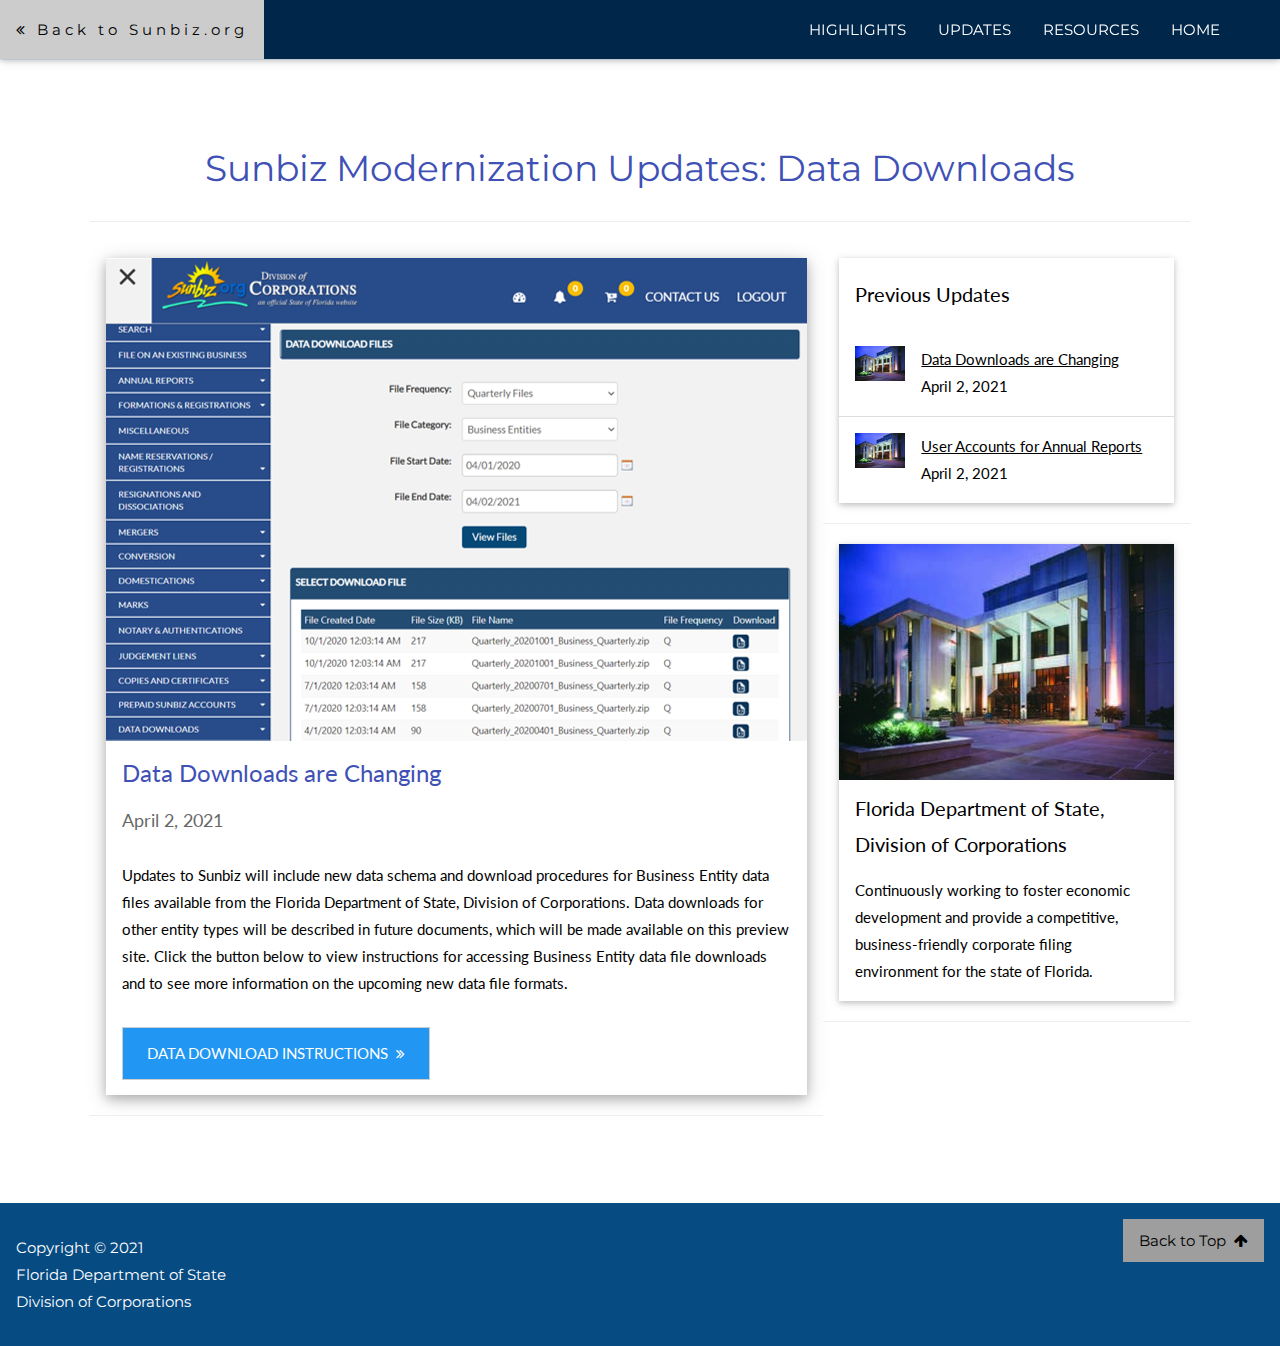
==== commit cd7f5c85: "Update post-001.html" ====
--- a/post-001.html
+++ b/post-001.html
@@ -65,7 +65,7 @@
 .heading {
   text-align: center;
   font-family: Montserrat, sans-serif !important;
-  padding-top: 72px!important;
+  padding-top: 36px!important;
 }
 
 .footer p, .footer a {
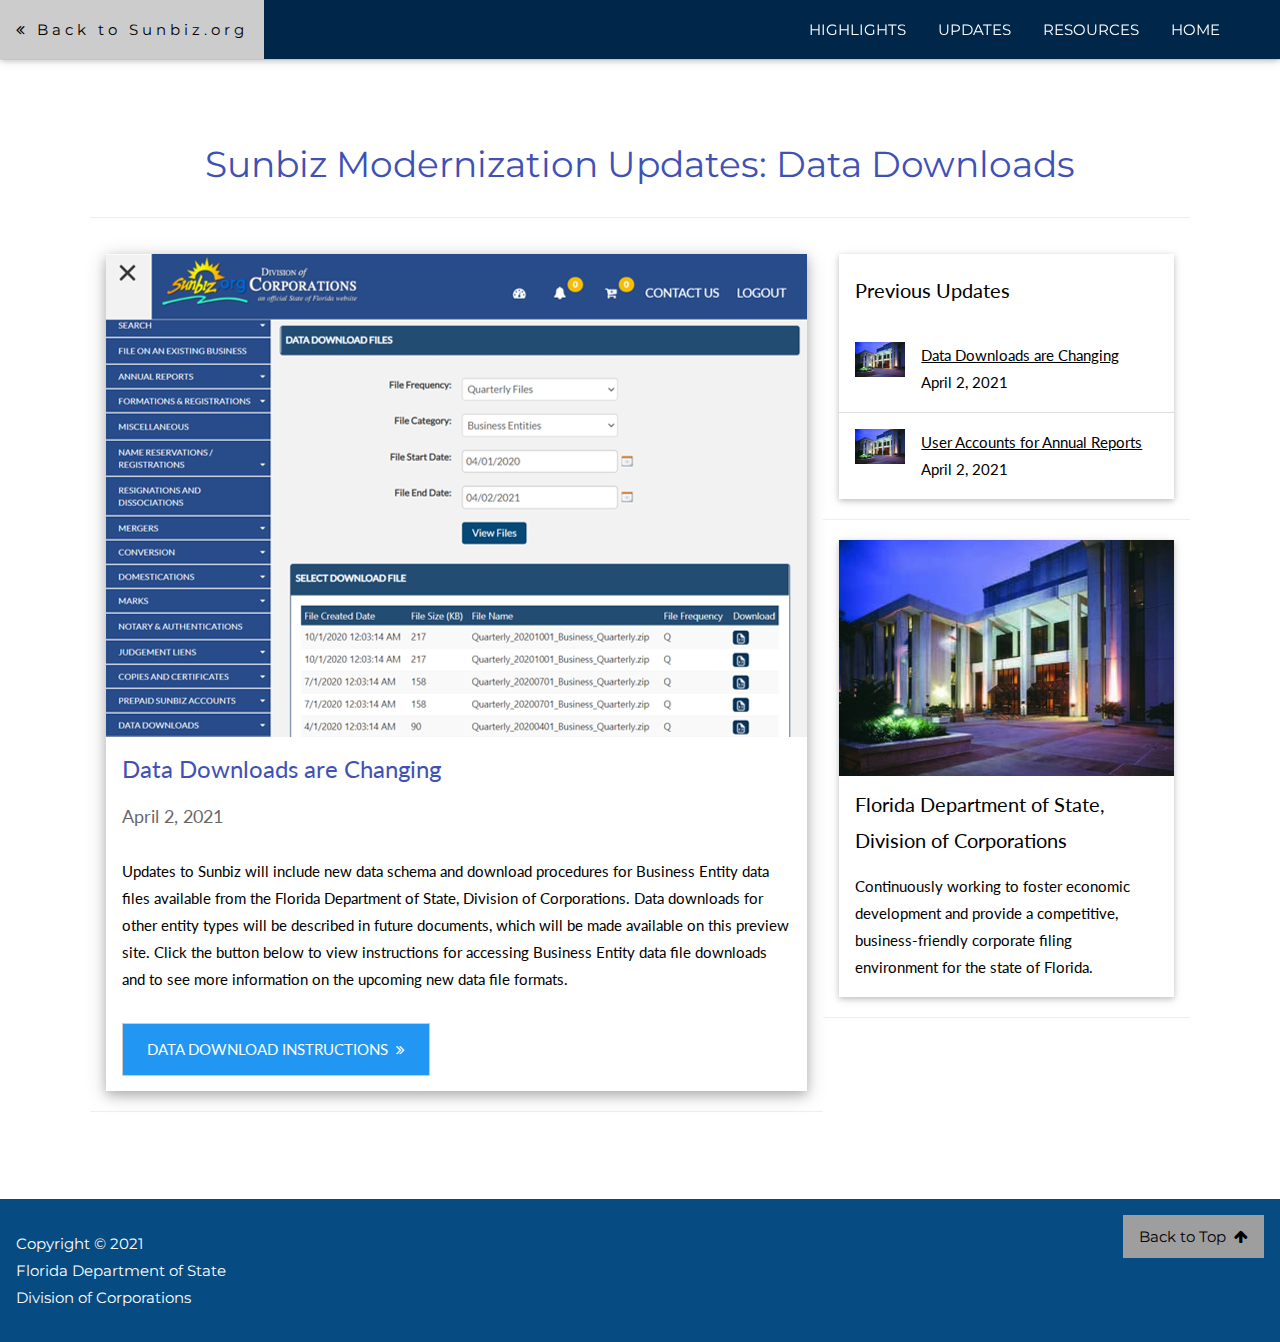
==== commit b0218fa9: "Update post-001.html" ====
--- a/post-001.html
+++ b/post-001.html
@@ -65,7 +65,7 @@
 .heading {
   text-align: center;
   font-family: Montserrat, sans-serif !important;
-  padding-top: 36px!important;
+  padding-top: 32px!important;
 }
 
 .footer p, .footer a {
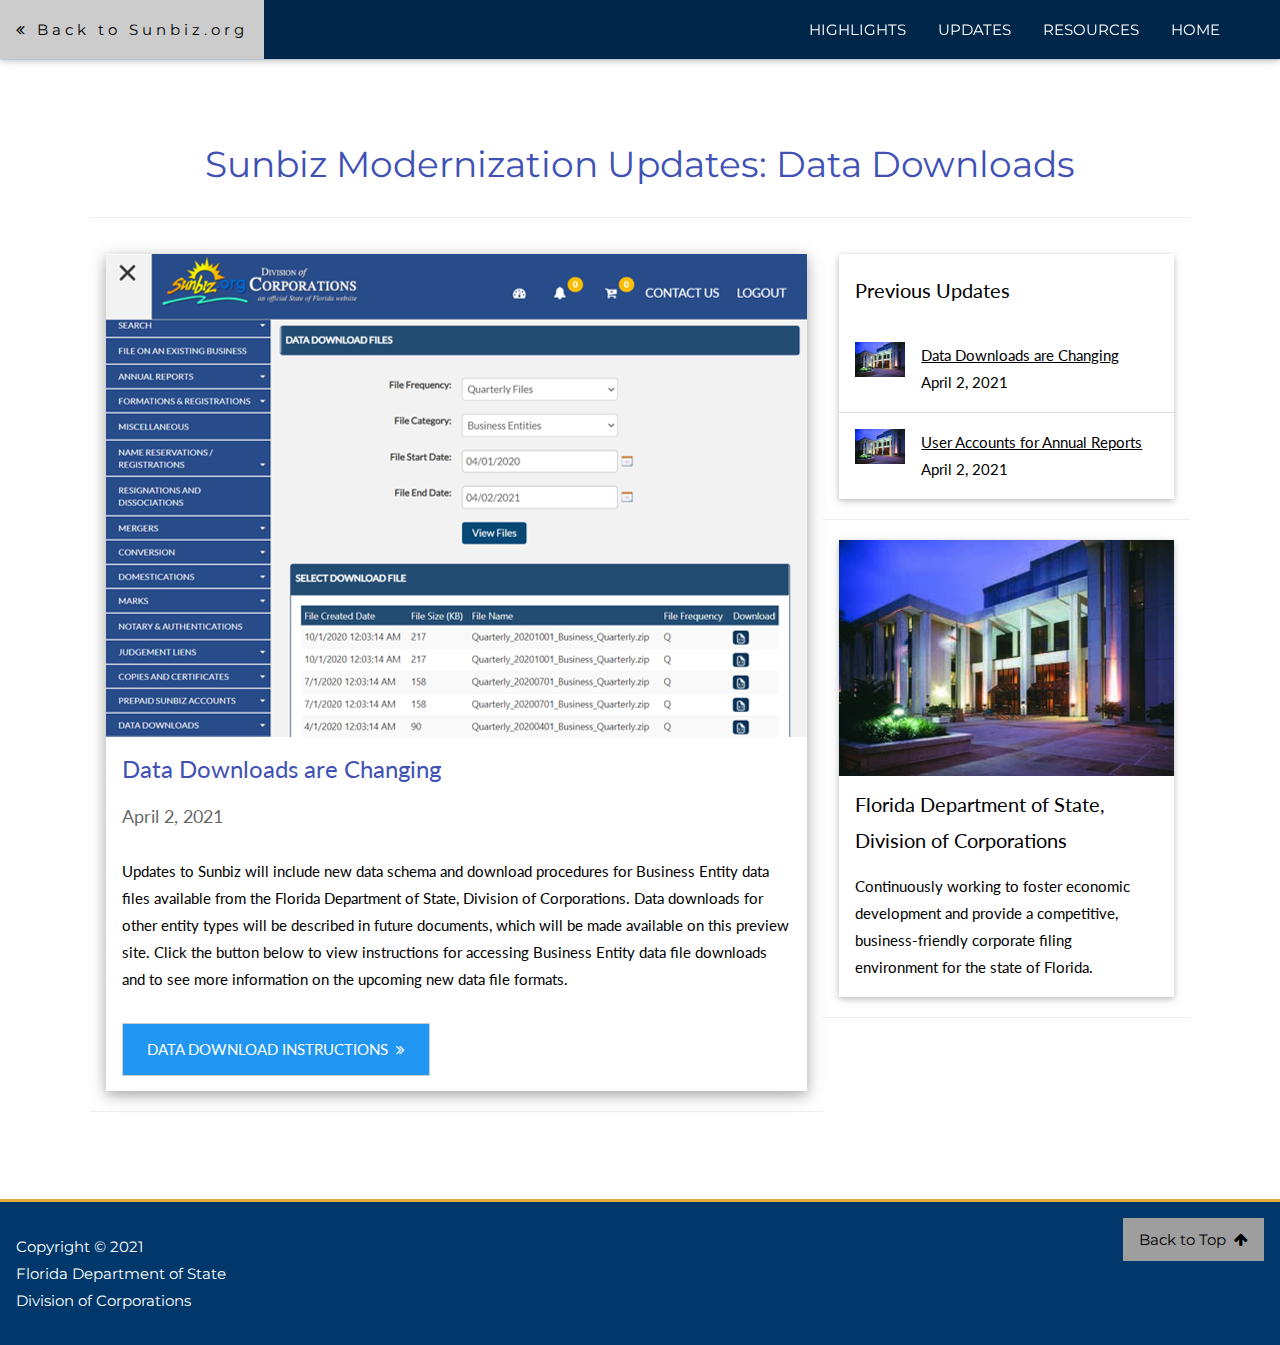
==== commit 27704222: "footer css updates" ====
--- a/post-001.html
+++ b/post-001.html
@@ -68,8 +68,11 @@
   padding-top: 32px!important;
 }
 
-.footer p, .footer a {
+.footer {
+  background: #00386b;
   font-family: Montserrat, sans-serif !important;
+  border-top: 3px solid #e9ac3b;
+  color: white;
 }
 </style>
 
@@ -207,7 +210,7 @@
 <!-- END w3-content -->
 
 <!-- Footer -->
-<footer class="w3-container footer w3-theme-dark">
+<footer class="w3-container footer">
 	<div class="w3-half w3-padding-16">
 		<p>Copyright © 2021<br>Florida Department of State<br>Division of Corporations</p>
 	</div>
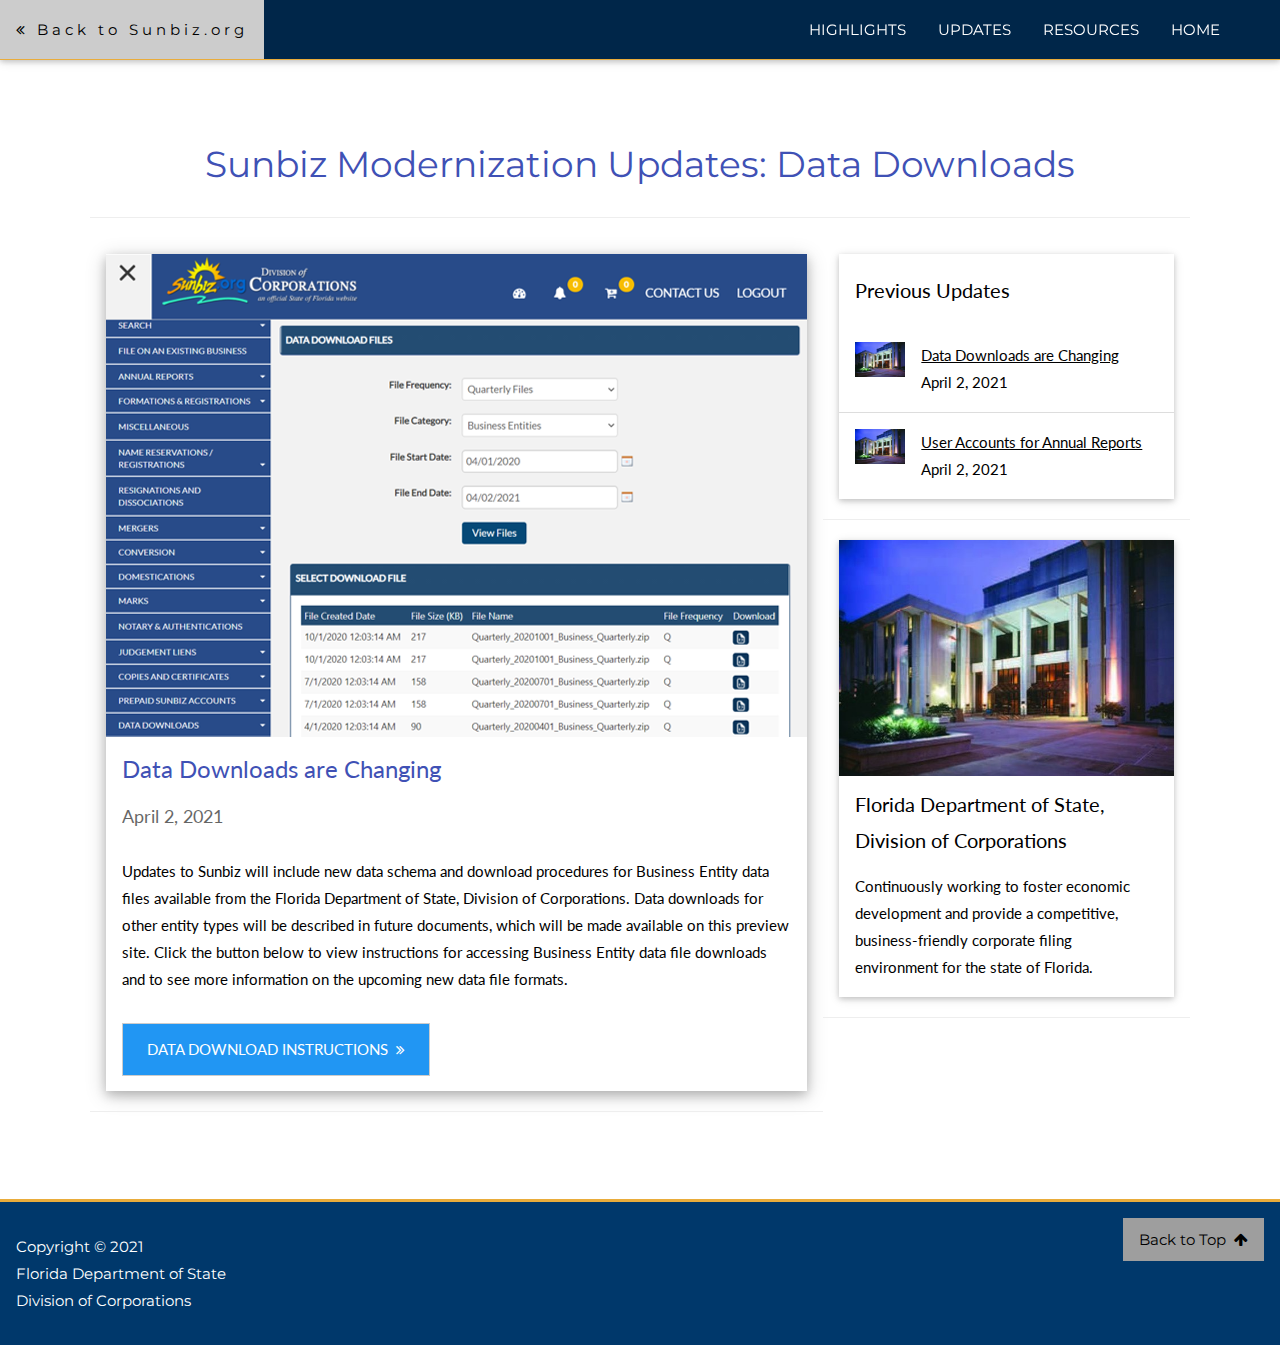
==== commit 7c99dda6: "navbar border" ====
--- a/post-001.html
+++ b/post-001.html
@@ -51,10 +51,11 @@
   color: darkblue;
 }
 
-.navbar {
+.navbar, .sidebar {
   background-color: #002649;
   font-family: Montserrat, sans-serif;
   color: #fff !important;
+  border-bottom: 1px solid #e9ac3b;
 }
 
 .header-sm {
@@ -98,7 +99,7 @@
 </div>
 
 <!-- Sidebar on small screens when clicking the menu icon -->
-<nav class="w3-sidebar w3-bar-block w3-blue w3-card w3-animate-right w3-hide-medium w3-hide-large" style="display:none" id="mySidebar">
+<nav class="w3-sidebar w3-bar-block sidebar w3-card w3-animate-right w3-hide-medium w3-hide-large" style="display:none" id="mySidebar">
   <a href="javascript:void(0)" onclick="w3_close()" class="w3-bar-item w3-button w3-large w3-padding-16">× Close</a>
   <a href="./index.html#highlights" onclick="w3_close()" class="w3-bar-item w3-button">HIGHLIGHTS</a>
   <a href="./index.html#updates" onclick="w3_close()" class="w3-bar-item w3-button">UPDATES</a>
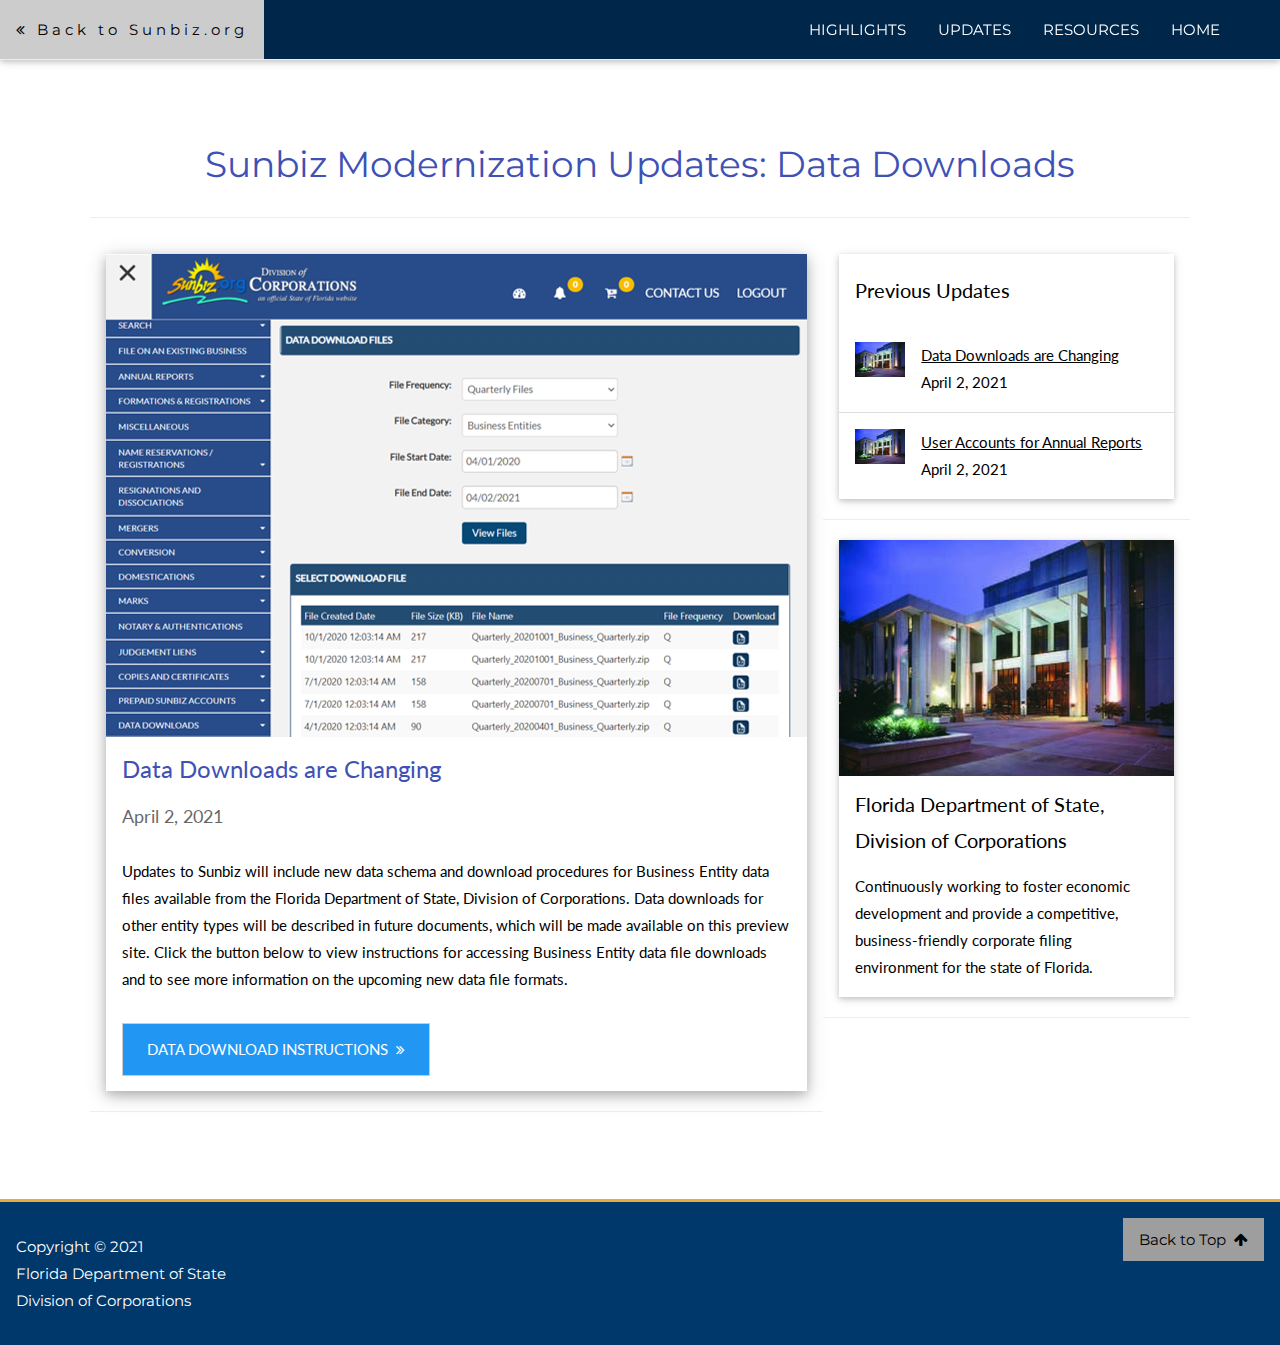
==== commit b2b6569e: "changed border color" ====
--- a/post-001.html
+++ b/post-001.html
@@ -55,7 +55,7 @@
   background-color: #002649;
   font-family: Montserrat, sans-serif;
   color: #fff !important;
-  border-bottom: 1px solid #e9ac3b;
+  border-bottom: 1px solid #e2f1ff;
 }
 
 .header-sm {
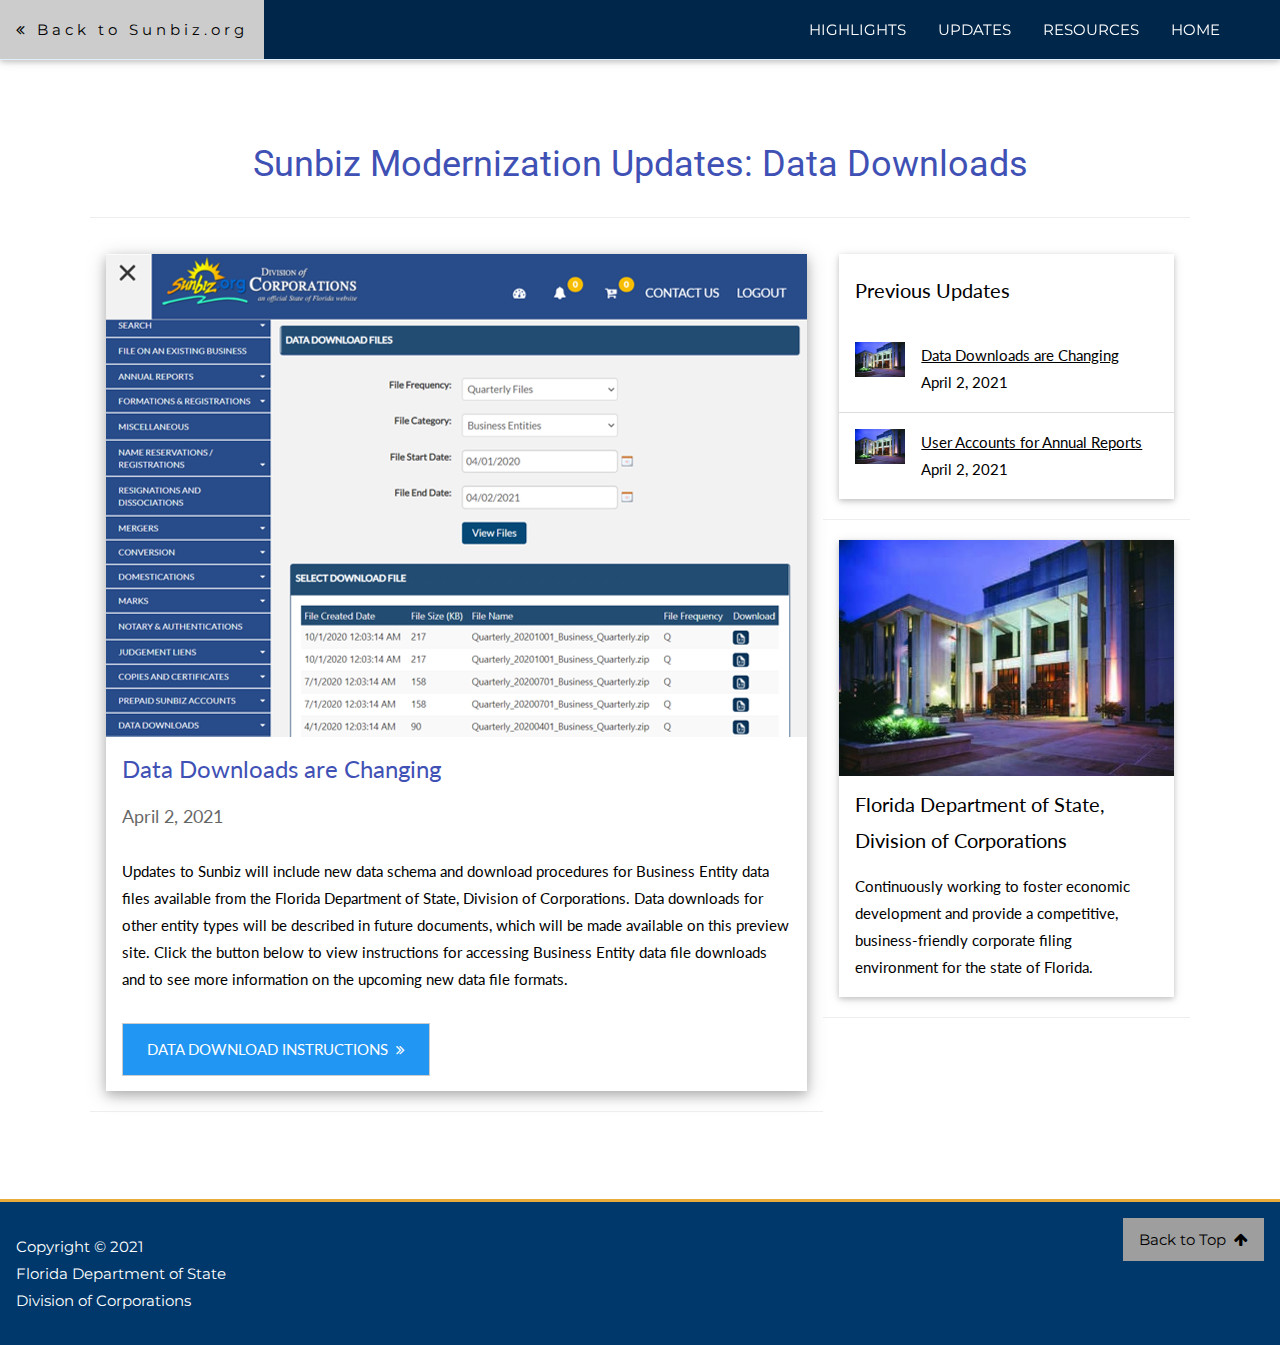
==== commit 1a35c9b5: "Updated section heading font" ====
--- a/post-001.html
+++ b/post-001.html
@@ -21,6 +21,7 @@
 
 <link rel="stylesheet" href="https://fonts.googleapis.com/css?family=Lato">
 <link href="https://fonts.googleapis.com/css?family=Montserrat" rel="stylesheet" type="text/css">
+<link href="https://fonts.googleapis.com/css?family=Roboto" rel="stylesheet" type="text/css">
 <link rel="stylesheet" href="https://cdnjs.cloudflare.com/ajax/libs/font-awesome/4.7.0/css/font-awesome.min.css">
 
 <style>
@@ -65,7 +66,7 @@
 
 .heading {
   text-align: center;
-  font-family: Montserrat, sans-serif !important;
+  font-family: Roboto !important;
   padding-top: 32px!important;
 }
 
